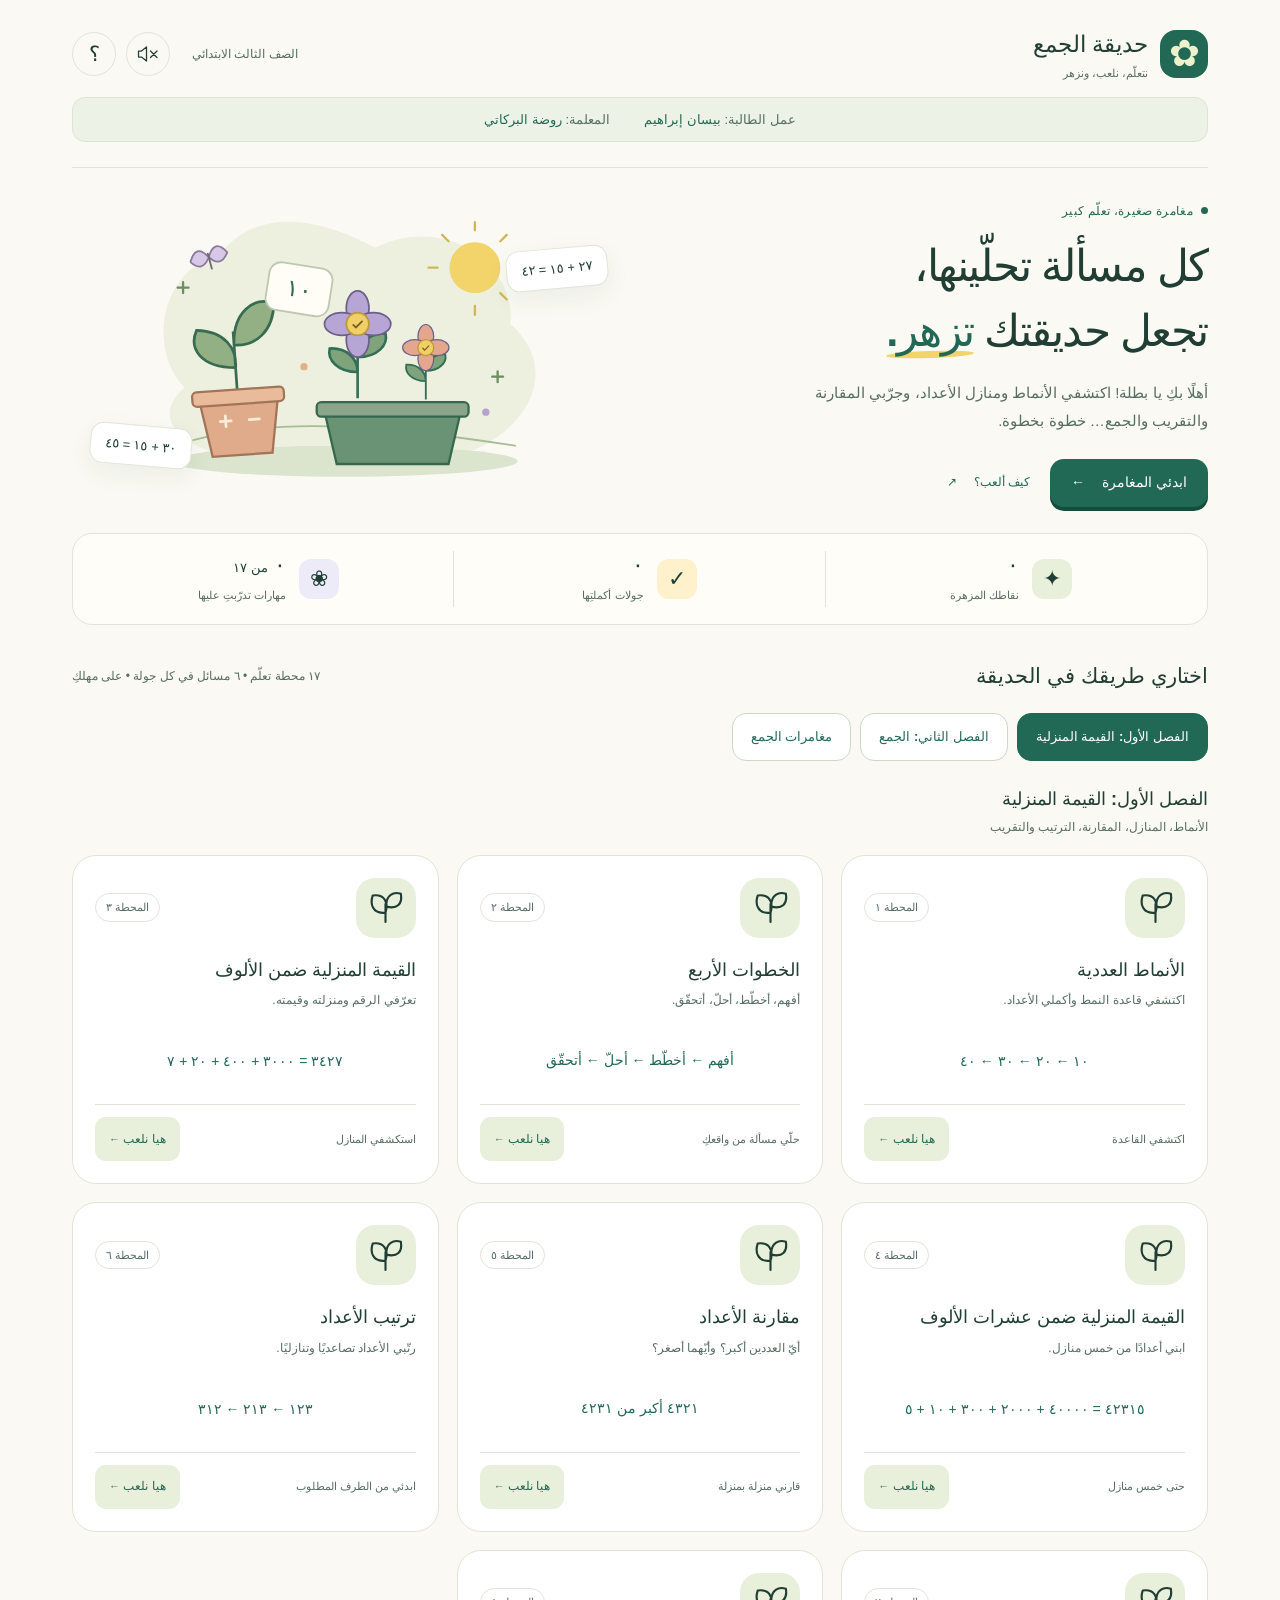
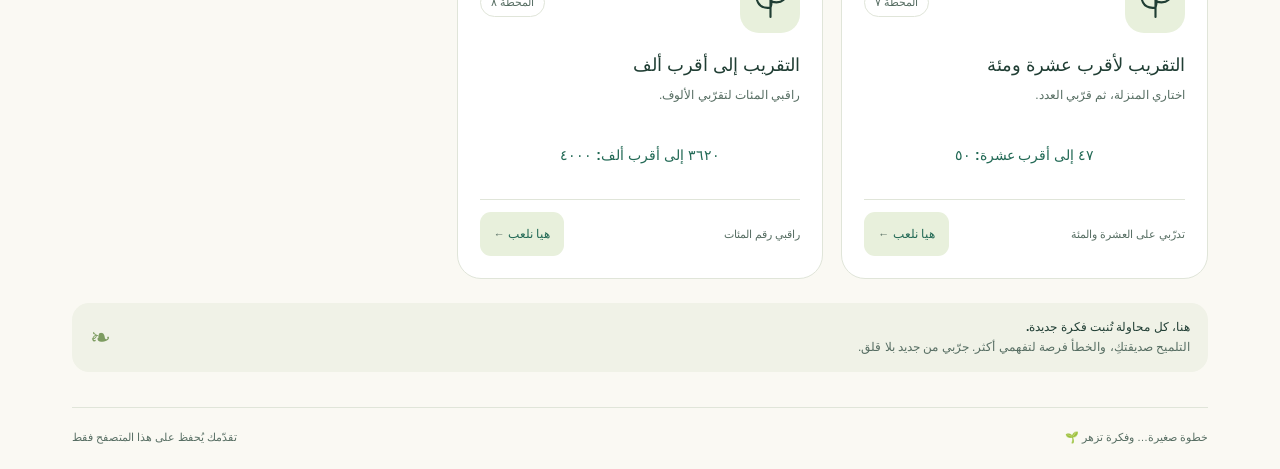
==== index.html @ 81d01682 "Add Arabic math garden with student and teacher credits" ====
<!doctype html>
<html lang="ar" dir="rtl">
<head>
  <meta charset="UTF-8"><meta name="viewport" content="width=device-width, initial-scale=1, viewport-fit=cover">
  <meta name="theme-color" content="#226955"><meta name="description" content="حديقة الجمع: مغامرة تعليمية تفاعلية لطالبات الصف الثالث الابتدائي في القيمة المنزلية والأنماط والمقارنة والتقريب والجمع والتعويض وإعادة التجميع.">
  <title>حديقة الجمع | نتعلّم، نلعب، ونزهر</title>
  <link rel="icon" href="data:image/svg+xml,%3Csvg xmlns='http://www.w3.org/2000/svg' viewBox='0 0 64 64'%3E%3Crect width='64' height='64' rx='18' fill='%23226955'/%3E%3Cpath d='M32 49V27M32 36Q9 39 15 16Q36 14 32 36M32 29Q54 31 51 9Q30 9 32 29' stroke='%23e5f2c9' stroke-width='4' fill='%23b8d893'/%3E%3C/svg%3E">
  <link rel="stylesheet" href="styles.css"><script type="module" src="app.mjs"></script>
</head>
<body>
  <a class="skip" href="#main">انتقلي إلى اللعبة</a>
  <div class="app-shell">
    <header class="topbar">
      <button class="brand" data-action="home" aria-label="حديقة الجمع، الصفحة الرئيسية"><span class="brand-mark" aria-hidden="true">✿</span><span>حديقة الجمع<small>نتعلّم، نلعب، ونزهر</small></span></button>
      <div class="top-actions"><span class="grade">الصف الثالث الابتدائي</span><button id="sound" class="icon-button" data-action="sound" aria-label="تشغيل الأصوات" aria-pressed="false"></button><button class="icon-button" data-action="help" aria-label="طريقة اللعب"><span aria-hidden="true">؟</span></button></div>
      <div class="site-credits" aria-label="عمل الطالبة والمعلمة"><span>عمل الطالبة: <strong>بيسان إبراهيم</strong></span><span>المعلمة: <strong>روضة البركاتي</strong></span></div>
    </header>
    <main id="main" tabindex="-1"></main>
    <footer><span>خطوة صغيرة… وفكرة تزهر 🌱</span><span>تقدّمك يُحفظ على هذا المتصفح فقط</span></footer>
  </div>
  <dialog id="help-dialog" aria-labelledby="help-title"><div class="dialog-inner"><span class="eyebrow">لنتعلّم معًا</span><h2 id="help-title">كيف تنمو حديقتك؟</h2><ol class="help-list"><li>اختاري مهارة، واقرئي بطاقتها القصيرة.</li><li>أجيبي عن ٦ مسائل. في الدروس المركّبة نحلّ كل مسألة بخطوات.</li><li>الإجابة الصحيحة تمنحك ١٠ نقاط، أو ٥ بعد التلميح أو إعادة المحاولة.</li><li>اقرئي التفسير ثم اضغطي «الخطوة التالية». لا يوجد مؤقّت أو خسارة للمحاولات.</li></ol><p class="soft-note">لا تحتاج اللعبة إلى اسم الطالبة. يُحفظ إنجاز الجولات المكتملة في هذا المتصفح. ويمكنك حذف التقدّم من الحديقة.</p><button class="primary wide" data-action="close-help">فهمت، لنلعب! <span aria-hidden="true">←</span></button></div></dialog>
  <dialog id="confirm-dialog" aria-labelledby="confirm-title"><div class="dialog-inner"><h2 id="confirm-title"></h2><p id="confirm-text"></p><div class="dialog-actions"><button class="primary" data-action="confirm">نعم، أكملي</button><button class="secondary" data-action="cancel">إلغاء</button></div></div></dialog>
  <div id="announcer" class="sr-only" role="status" aria-live="polite" aria-atomic="true"></div>
</body>
</html>
---- styles.css ----
:root{--ink:#203e34;--muted:#576e63;--green:#226955;--deep:#174d3e;--mint:#e8f0dc;--cream:#faf9f3;--line:#e0e5d9;--peach:#fbe8d5;--lilac:#eeebf9;--white:#fff;--yellow:#f2d46b;--red:#a5412c;--radius:26px;color-scheme:light;font-family:Tahoma,"Arial",sans-serif;font-synthesis:none}*{box-sizing:border-box}body{margin:0;background:var(--cream);color:var(--ink);line-height:1.7;font-size:16px}button,a,input{-webkit-tap-highlight-color:transparent}button{font:inherit;cursor:pointer;touch-action:manipulation}button:disabled{cursor:default}button:focus-visible,a:focus-visible,summary:focus-visible{outline:3px solid #a16e09;outline-offset:4px}button{color:inherit}.app-shell{max-width:1216px;margin:auto;padding:0 40px}.topbar{display:flex;align-items:center;justify-content:space-between;padding:25px 0;border-bottom:1px solid var(--line);gap:16px}.brand{border:0;background:none;display:flex;align-items:center;gap:12px;text-align:right;font-weight:700;font-size:23px;padding:0}.brand-mark{display:grid;place-items:center;width:48px;height:48px;border-radius:16px;background:var(--green);color:#edf2cd;font-size:37px;line-height:1}.brand small{display:block;font-size:11px;font-weight:400;color:var(--muted);margin-top:0}.top-actions{display:flex;align-items:center;gap:10px}.grade{font-size:12px;color:var(--muted);margin-left:12px}.icon-button{width:44px;height:44px;display:grid;place-items:center;background:transparent;border:1px solid var(--line);border-radius:50%;font-size:21px}.icon-button:hover{background:var(--mint)}svg{max-width:100%}.icon{width:24px;height:24px;display:block}.hero{display:grid;grid-template-columns:1.04fr 1fr;align-items:center;gap:30px;min-height:365px;padding:28px 0 22px}.eyebrow{font-size:12px;letter-spacing:.3px;color:var(--green);font-weight:bold;display:flex;align-items:center;gap:8px}.eyebrow:before{content:'';width:7px;height:7px;background:var(--green);border-radius:50%}h1{font-size:clamp(32px,3.4vw,47px);line-height:1.5;letter-spacing:-1.5px;margin:13px 0 14px}h1 em{font-style:normal;color:var(--green);position:relative}h1 em:after{content:'';height:7px;background:var(--yellow);position:absolute;bottom:-3px;left:0;right:0;border-radius:100%;transform:rotate(-2deg);z-index:-1}.hero-copy{position:relative;z-index:1}.hero-copy p{color:var(--muted);font-size:15px;max-width:440px;line-height:1.9;margin:0 0 23px}.primary,.secondary,.text-button{min-height:48px;border-radius:14px;padding:12px 21px;font-size:14px;font-weight:bold;display:inline-flex;align-items:center;justify-content:center;gap:17px;border:0}.primary{background:var(--green);color:white;box-shadow:0 4px 0 #154d3c}.primary:hover{background:var(--deep)}.primary:active{transform:translateY(2px);box-shadow:0 2px 0 #154d3c}.secondary{background:white;border:1px solid var(--line)}.secondary:hover{background:var(--mint)}.text-button{background:none;color:var(--green);padding:8px 10px;box-shadow:none;font-size:12px}.hero-actions{display:flex;align-items:center;flex-wrap:wrap;gap:10px}.garden-picture{width:100%;height:300px;position:relative}.garden-picture>svg{width:100%;height:100%}.floating-tag{position:absolute;background:white;border:1px solid var(--line);border-radius:13px;box-shadow:0 9px 24px #254b3410;padding:8px 14px;font-size:13px;direction:ltr;font-weight:bold;transform:rotate(-5deg)}.tag-one{top:44px;right:6px}.tag-two{bottom:38px;left:18px;transform:rotate(5deg)}.stats-strip{display:grid;grid-template-columns:repeat(3,1fr);border:1px solid var(--line);border-radius:20px;background:#fffdf7;padding:17px 10px;margin-bottom:33px}.stat{display:flex;align-items:center;justify-content:center;gap:13px}.stat+.stat{border-right:1px solid var(--line)}.stat-symbol{width:40px;height:40px;border-radius:12px;background:var(--mint);display:grid;place-items:center;font-size:22px}.stat:nth-child(2) .stat-symbol{background:#fff1cb}.stat:nth-child(3) .stat-symbol{background:var(--lilac)}.stat strong{font-size:22px;line-height:1.3;display:block}.stat small{font-size:11px;color:var(--muted)}.section-heading{display:flex;align-items:center;justify-content:space-between;gap:12px;margin-bottom:17px}.section-heading h2{font-size:21px;margin:0}.section-heading p{margin:0;font-size:12px;color:var(--muted)}.path-cards{display:grid;grid-template-columns:repeat(3,1fr);gap:18px}.path-card{background:var(--white);border:1px solid var(--line);border-radius:24px;padding:22px;display:flex;flex-direction:column;position:relative;transition:transform .2s,border-color .2s}.path-card:hover{transform:translateY(-4px);border-color:#95b19a}.card-top{display:flex;justify-content:space-between;align-items:center}.card-art{width:60px;height:60px;display:grid;place-items:center;border-radius:19px;background:var(--mint)}.card-art svg{width:41px;height:41px}.peach .card-art{background:var(--peach)}.lilac .card-art{background:var(--lilac)}.level{font-size:11px;color:var(--muted);border:1px solid var(--line);border-radius:30px;padding:4px 10px}.path-card h3{font-size:20px;margin:17px 0 4px}.path-card p{font-size:12px;margin:0;color:var(--muted);min-height:42px}.card-equation{direction:ltr;text-align:center;font-size:25px;font-weight:bold;padding:15px 0 13px;color:var(--green)}.peach .card-equation{color:#9c5724}.lilac .card-equation{color:#6e5799}.card-bottom{display:flex;align-items:center;justify-content:space-between;border-top:1px solid var(--line);padding-top:12px;gap:10px}.card-bottom span{font-size:11px;color:var(--muted)}.card-start{border:0;background:var(--mint);border-radius:11px;font-size:12px;font-weight:bold;padding:10px 14px;min-height:44px;color:var(--green)}.peach .card-start{background:var(--peach);color:#8e4a1c}.lilac .card-start{background:var(--lilac);color:#63498d}.bottom-note{display:flex;justify-content:space-between;align-items:center;margin-top:24px;gap:16px;background:#f0f2e7;border-radius:17px;padding:13px 18px;font-size:12px}.bottom-note strong{font-size:12px}.bottom-note p{margin:0;color:var(--muted)}footer{display:flex;align-items:center;justify-content:space-between;border-top:1px solid var(--line);margin-top:35px;padding:20px 0 22px;font-size:11px;color:var(--muted);gap:10px}.round-top{display:flex;align-items:center;justify-content:space-between;padding:26px 0 18px;gap:12px}.round-top h1{font-size:25px;letter-spacing:0;margin:0}.round-top p{font-size:12px;color:var(--muted);margin:2px 0 0}.back{min-height:44px;border:0;background:transparent;color:var(--muted);font-size:12px;padding:10px 0;display:flex;align-items:center;gap:8px}.game-layout{display:grid;grid-template-columns:minmax(0,1fr) 290px;gap:24px;align-items:start}.question-card{padding:27px 32px;border:1px solid var(--line);background:white;border-radius:var(--radius);min-width:0}.q-meta{display:flex;justify-content:space-between;align-items:center;gap:12px;font-size:11px;color:var(--muted)}.score-chip{display:flex;gap:6px;align-items:center;border-radius:30px;background:#fff4ce;padding:6px 12px;color:#725312;font-weight:bold;font-size:13px}.progress-track{height:7px;background:#ebeee5;border-radius:8px;margin:14px 0 23px;overflow:hidden}.progress-fill{height:100%;background:var(--green);border-radius:8px;transition:width .5s}.q-context{font-size:12px;color:var(--muted);text-align:center;margin:0}.big-equation{direction:ltr;text-align:center;font-size:clamp(32px,5vw,49px);font-weight:bold;letter-spacing:2px;line-height:1.6;margin:13px 0 8px;unicode-bidi:isolate}.big-equation .unknown{color:var(--green);display:inline-flex;align-items:center;justify-content:center;border-radius:12px;background:var(--mint);min-width:65px;padding:0 6px}.step-dots{display:flex;justify-content:center;gap:7px;margin:12px 0 20px}.step-dot{width:23px;height:5px;border-radius:9px;background:#e6e8df}.step-dot.done{background:var(--green)}.question-title{font-size:18px;line-height:1.9;text-align:center;margin:16px 0}.options{display:grid;grid-template-columns:repeat(2,minmax(0,1fr));gap:12px;direction:rtl}.answer{min-height:66px;background:#fafbf7;border:2px solid #e4e9dd;border-radius:17px;font-size:27px;font-weight:bold;color:var(--ink);transition:background .15s,transform .15s}.answer:hover:not(:disabled){border-color:var(--green);background:var(--mint);transform:translateY(-2px)}.answer.right{background:#e4f2dc;border-color:#438350;color:#24562b}.answer.wrong{background:#fff0e8;border-color:#bc6544;color:#963b25}.answer:disabled:not(.right):not(.wrong){opacity:.5}.question-tools{display:flex;align-items:center;justify-content:center;margin-top:17px}.hint-button{border:0;background:transparent;color:#6f5a27;min-height:44px;padding:8px 15px;font-size:13px}.hint-box{border-radius:13px;background:#fff7dc;padding:12px 15px;font-size:13px;line-height:1.9;margin-top:13px;color:#6d5621}.feedback{border-radius:16px;padding:15px 18px;margin-top:18px;background:#edf5e5;border:1px solid #c6dfb8}.feedback.error{background:#fff3eb;border-color:#f0d1be}.feedback h3{font-size:15px;margin:0 0 5px}.feedback p{font-size:13px;margin:0;line-height:1.9}.feedback .primary{width:100%;margin-top:14px}.feedback:focus{outline:0}.side-panel{border-radius:24px;padding:23px;background:#edf1e5;border:1px solid #dfe5d6}.side-panel h2{font-size:16px;margin:0 0 8px}.side-panel p{font-size:12px;color:var(--muted);line-height:1.9;margin:0}.mini-garden{height:125px;display:grid;place-items:center;margin:8px 0 14px}.mini-garden svg{height:125px;width:180px}.seeds{display:flex;justify-content:center;gap:7px;padding:12px 0}.seed-progress{height:29px;width:29px;display:grid;place-items:center;background:#f8faf4;border:1px solid #d6dec9;border-radius:50%;font-size:13px;color:var(--muted)}.seed-progress.complete{background:var(--green);color:white;border-color:var(--green)}.seed-progress.current{border:2px solid var(--green);color:var(--green);font-weight:bold}.side-divider{border-top:1px solid #d5decb;margin:18px 0}.tip-label{font-size:11px;color:var(--green);font-weight:bold;margin-bottom:8px}.place-board{direction:ltr;display:grid;grid-template-columns:repeat(4,1fr);max-width:310px;margin:14px auto;gap:3px;text-align:center;background:#f5f6ef;padding:10px 12px;border-radius:15px}.place-board span{font-size:25px;line-height:1.5;min-height:28px;display:grid;place-items:center}.place-board .place-label{font-size:10px;color:var(--muted);white-space:nowrap}.place-board .carry{font-size:15px;color:#946217;font-weight:bold;background:#fff1c6;border-radius:5px}.place-board .line{border-top:2px solid #a8b7a2;padding-top:3px;font-weight:bold;color:var(--green)}.place-board .empty{background:transparent;color:transparent}.compensation-visual{direction:ltr;display:flex;align-items:center;justify-content:center;gap:12px;margin:18px 0}.number-basket{background:var(--peach);border-radius:15px;padding:8px 17px;text-align:center;font-size:30px;font-weight:bold;min-width:83px;line-height:1.5}.number-basket small{display:block;font-size:11px;font-weight:normal;color:#83502c;min-height:17px}.transfer-arrow{font-size:23px;color:#945b29}.transfer-arrow small{display:block;text-align:center;font-size:13px;font-weight:bold}.place-chips{display:flex;justify-content:center;gap:6px;direction:ltr;margin:15px 0}.place-chip{font-size:12px;background:#eff4e8;border-radius:10px;padding:6px 10px;color:var(--green)}.lesson-banner{background:#fff8e0;border:1px solid #e9dcaf;padding:16px 20px;border-radius:17px;font-size:13px;margin-bottom:20px;line-height:1.9}.lesson-banner strong{color:#765a16}.lesson-banner p{margin:4px 0 0}.lesson-banner .math-line{font-size:20px;font-weight:bold;text-align:center;margin:9px 0 3px;direction:ltr;unicode-bidi:isolate}.lesson-banner summary{cursor:pointer;font-size:13px;font-weight:bold;min-height:36px;display:list-item}.result{max-width:760px;margin:30px auto;text-align:center;padding:30px;background:white;border:1px solid var(--line);border-radius:28px}.result h1{font-size:32px;letter-spacing:0;margin:5px 0 10px}.result>p{font-size:14px;color:var(--muted);max-width:490px;margin:8px auto 20px}.result-art{height:150px}.result-art svg{height:100%;width:230px}.result-stats{display:grid;grid-template-columns:repeat(3,1fr);margin:20px 0;background:#f3f5ed;border-radius:17px;padding:17px 0}.result-stats strong{display:block;font-size:26px;color:var(--green)}.result-stats span{font-size:11px;color:var(--muted)}.result-actions{display:flex;justify-content:center;flex-wrap:wrap;gap:13px;margin-top:23px}.result-note{font-size:12px!important;line-height:1.9}.result-review{text-align:right;border:1px solid var(--line);border-radius:17px;padding:14px 18px;margin:20px 0}.result-review h2{font-size:15px;margin:0 0 8px}.review-row{display:flex;justify-content:space-between;gap:10px;padding:8px 0;border-top:1px solid var(--line);font-size:13px}.review-equation{direction:ltr;font-weight:bold;unicode-bidi:isolate}.review-row span:last-child{color:var(--green);font-size:12px}.wide{width:100%}dialog{border:1px solid var(--line);border-radius:24px;padding:0;color:var(--ink);max-width:520px;width:calc(100% - 32px);max-height:calc(100dvh - 40px);background:var(--cream)}dialog::backdrop{background:#173e3270;backdrop-filter:blur(4px)}.dialog-inner{padding:28px}.dialog-inner h2{font-size:24px;line-height:1.6;margin:12px 0}.dialog-inner p{font-size:14px;color:var(--muted)}.help-list{padding-right:23px;font-size:14px;line-height:1.9}.help-list li{padding-right:4px;margin-bottom:12px}.soft-note{background:var(--mint);padding:14px;border-radius:13px;font-size:12px!important}.dialog-actions{display:flex;gap:12px;flex-wrap:wrap;margin-top:20px}.sr-only,.skip{position:absolute;width:1px;height:1px;overflow:hidden;clip:rect(0,0,0,0);white-space:nowrap}.skip:focus{position:fixed;top:10px;right:10px;z-index:10;width:auto;height:auto;clip:auto;background:white;padding:10px 20px;border-radius:10px}.celebrate{animation:bloom .6s ease-out}.local-warning{padding:9px;font-size:11px;text-align:center;background:#fff1cd;border-radius:12px;margin-bottom:12px}@keyframes bloom{0%{transform:scale(.9);opacity:.4}70%{transform:scale(1.04)}100%{transform:scale(1);opacity:1}}@media(min-width:1400px){.hero{min-height:390px}.garden-picture{height:330px}}@media(max-width:900px){.app-shell{padding:0 25px}.hero{gap:5px}.hero-copy h1{font-size:35px}.garden-picture{height:270px}.path-cards{gap:12px}.path-card{padding:17px}.game-layout{grid-template-columns:minmax(0,1fr) 230px;gap:16px}.side-panel{padding:18px}.question-card{padding:24px}.grade{display:none}}@media(max-width:680px){.app-shell{padding:0 18px}.topbar{padding:18px 0}.brand{font-size:19px;gap:9px}.brand small{font-size:10px}.brand-mark{height:42px;width:42px;font-size:32px;border-radius:14px}.top-actions{gap:7px}.icon-button{width:42px;height:42px}.hero{grid-template-columns:1fr;gap:0;padding:28px 0 17px;min-height:0}.hero-copy h1{font-size:35px;margin-top:11px;letter-spacing:-1px}.hero-copy p{font-size:14px;margin-bottom:19px;max-width:none}.hero-actions .primary{flex:1}.garden-picture{height:220px;max-width:430px;margin:7px auto 0}.tag-one{top:38px;right:10px}.tag-two{bottom:25px;left:12px}.floating-tag{font-size:12px;padding:6px 11px}.stats-strip{margin-bottom:25px;padding:15px 2px;border-radius:17px}.stat{gap:6px;flex-direction:column;text-align:center}.stat-symbol{width:32px;height:32px;font-size:18px;border-radius:10px}.stat strong{font-size:20px;display:inline;margin-left:4px}.stat small{font-size:10px;display:block}.section-heading{align-items:start;flex-direction:column;gap:3px;margin-bottom:15px}.section-heading h2{font-size:20px}.path-cards{grid-template-columns:1fr;gap:13px}.path-card{padding:18px 20px;display:grid;grid-template-columns:1fr 110px;column-gap:12px}.card-top{grid-column:1/-1}.card-art{height:45px;width:45px;border-radius:14px}.card-art svg{height:32px;width:32px}.path-card h3{grid-column:1;margin:10px 0 3px;font-size:20px}.path-card p{grid-column:1;min-height:0;font-size:12px}.card-equation{grid-column:2;grid-row:2/4;display:grid;place-items:center;font-size:23px;padding:6px 0}.card-bottom{grid-column:1/-1;margin-top:14px;padding-top:11px}.card-start{min-height:46px;padding:10px 18px}.bottom-note{margin-top:19px;align-items:start;padding:14px;font-size:11px}.bottom-note p{margin-top:4px}.bottom-note .text-button{flex-shrink:0;font-size:10px;padding:8px 3px}footer{font-size:10px;margin-top:24px;flex-direction:column;align-items:center;padding:17px 0;gap:3px}.round-top{padding:22px 0 15px;align-items:start}.round-top h1{font-size:22px}.round-top p{font-size:11px}.back{font-size:11px;flex-shrink:0}.game-layout{display:flex;flex-direction:column;gap:16px}.question-card{padding:19px 17px;width:100%;border-radius:22px}.side-panel{width:100%;padding:17px}.side-panel .mini-garden{display:none}.side-panel .side-divider{margin:12px 0}.side-panel .seeds{padding:5px 0 12px}.side-panel h2{font-size:14px}.lesson-banner{padding:13px 15px;font-size:12px;margin-bottom:15px}.lesson-banner .math-line{font-size:18px}.big-equation{font-size:37px;letter-spacing:1px;margin-top:15px}.big-equation .unknown{min-width:50px}.question-title{font-size:16px;margin:14px 0}.answer{min-height:64px;font-size:27px}.options{gap:11px}.feedback{padding:14px}.feedback p{font-size:12px}.result{padding:23px 17px;margin:22px auto;border-radius:23px}.result h1{font-size:27px}.result>p{font-size:13px}.result-stats strong{font-size:23px}.result-stats span{font-size:10px}.result-actions{flex-direction:column}.result-actions button{width:100%}.dialog-inner{padding:23px}.dialog-inner h2{font-size:22px}}@media(max-width:360px){.app-shell{padding:0 12px}.brand{font-size:17px}.hero-copy h1{font-size:31px}.hero-actions{gap:7px}.hero-actions .text-button{font-size:11px}.path-card{grid-template-columns:1fr 90px;padding:17px}.card-equation{font-size:21px}.big-equation{font-size:32px}.q-meta{gap:6px}.score-chip{font-size:12px;padding:5px 8px}}@media(prefers-reduced-motion:reduce){*,*:before,*:after{animation:none!important;transition:none!important;scroll-behavior:auto!important}}
/* Arabic math: operands are read first at the right, then the result at the left. */
.math-expression{display:inline-flex;flex-direction:row;direction:rtl;unicode-bidi:isolate;align-items:center;justify-content:center;gap:.28em;vertical-align:middle;flex-wrap:wrap;max-width:100%}.math-number{direction:ltr;unicode-bidi:isolate}.math-symbol{direction:ltr;unicode-bidi:isolate;font-weight:normal}.big-equation,.card-equation,.floating-tag,.math-line,.review-equation{direction:rtl;letter-spacing:0}.big-equation .math-expression{gap:.22em}.compensation-visual{direction:rtl}.number-basket{direction:rtl}.number-basket>bdi{direction:ltr;unicode-bidi:isolate}.review-equation{max-width:82%;text-align:right;overflow-wrap:anywhere}.lesson-tabs{display:flex;gap:9px;flex-wrap:wrap;margin:19px 0 23px}.lesson-tab{border:1px solid #cdd8c6;min-height:48px;border-radius:14px;background:#fff;font-size:13px;padding:11px 18px;color:var(--green);font-weight:bold}.lesson-tab:hover{background:var(--mint)}.lesson-tab.selected{background:var(--green);color:white;border-color:var(--green)}.chapter-heading{margin:0 0 17px}.chapter-heading h3{font-size:18px;margin:0 0 3px}.chapter-heading p{font-size:12px;color:var(--muted);margin:0}.lesson-example{font-size:14px;line-height:1.9;min-height:72px;white-space:normal;overflow-wrap:anywhere}.lesson-card h3{font-size:18px;line-height:1.75}.lesson-card .card-bottom{margin-top:auto}.word-options{grid-template-columns:1fr}.answer.text-answer{font-size:16px;padding:13px 10px;line-height:1.9;overflow-wrap:anywhere}.answer.text-answer .math-expression{gap:.25em}.big-number{text-align:center;font-size:45px;font-weight:bold;color:var(--green);margin:14px 0 4px}.display-caption{text-align:center;font-size:12px;color:var(--muted);margin:0 0 15px}.pattern-display{text-align:center;font-size:25px;font-weight:bold;margin:25px 0;line-height:1.8}.pattern-display .math-expression{gap:.22em}.comparison-visual{display:flex;direction:rtl;justify-content:center;gap:16px;margin:20px 0}.comparison-visual .number-basket{background:var(--mint);min-width:110px;font-size:31px}.comparison-visual small{color:var(--green)}.number-collection{display:flex;flex-wrap:wrap;justify-content:center;direction:rtl;gap:10px;margin:22px 0}.number-collection bdi{background:var(--mint);font-size:23px;padding:7px 12px;border-radius:12px}.story-card{background:#f0f4e8;border:1px solid #d5dfca;border-radius:17px;padding:16px 20px;font-size:16px;line-height:2;margin:16px 0}.learning-path{display:flex;gap:6px;justify-content:center;flex-wrap:wrap;margin:16px 0}.learning-path span{border-radius:9px;font-size:11px;background:#f3f5ee;padding:5px 10px;color:var(--muted)}.learning-path .current{background:var(--green);color:white}.learning-path .complete{background:var(--mint);color:var(--green)}.explore-places{display:flex;direction:rtl;justify-content:center;gap:4px;flex-wrap:wrap;margin:20px 0}.explore-cell{flex:1 0 42px;max-width:76px;background:#f4f6ee;border:1px solid var(--line);border-radius:10px;text-align:center;padding:7px 3px}.explore-cell small{display:block;font-size:9px;min-height:28px;color:var(--muted);line-height:1.5}.explore-cell bdi{display:block;font-size:25px;font-weight:bold;direction:ltr}.explore-cell.target{border-color:#90ae7a;background:var(--mint)}
@media(max-width:680px){.lesson-tabs{display:grid;grid-template-columns:1fr;gap:8px;margin:16px 0 23px}.lesson-tab{text-align:right;font-size:12px;padding:10px 15px}.lesson-card h3,.lesson-card p{grid-column:1/-1}.lesson-example{grid-column:1/-1;grid-row:auto;font-size:14px;padding:12px 0 5px;min-height:0}.lesson-card .card-bottom{margin-top:12px}.pattern-display{font-size:18px}.pattern-display .math-expression{gap:.16em}.big-equation{font-size:32px}.big-number{font-size:40px}.story-card{font-size:14px;padding:13px 15px}.comparison-visual{gap:9px}.comparison-visual .number-basket{min-width:100px;font-size:27px;padding:9px 12px}.number-collection{gap:7px}.number-collection bdi{font-size:20px;padding:5px 10px}.answer.text-answer .math-expression{font-size:14px;gap:.18em}.review-row{flex-direction:column;gap:4px}.review-equation{max-width:100%}.lesson-banner .math-line{font-size:15px}.learning-path{gap:5px}.learning-path span{font-size:10px;padding:5px 8px}}
@media(max-width:360px){.big-equation{font-size:29px}.pattern-display{font-size:16px}.comparison-visual .number-basket{min-width:93px;font-size:24px}.answer.text-answer{font-size:14px}.answer.text-answer .math-expression{font-size:13px}}
.topbar{flex-wrap:wrap;row-gap:14px}.site-credits{flex-basis:100%;display:flex;align-items:center;justify-content:center;flex-wrap:wrap;gap:9px 34px;background:#edf2e7;border:1px solid #dce5d4;border-radius:13px;padding:10px 16px;font-size:13px;line-height:1.8;color:var(--muted)}.site-credits strong{color:var(--green);font-weight:bold}@media(max-width:680px){.site-credits{flex-direction:column;align-items:flex-start;gap:3px;padding:10px 13px;font-size:12px}}
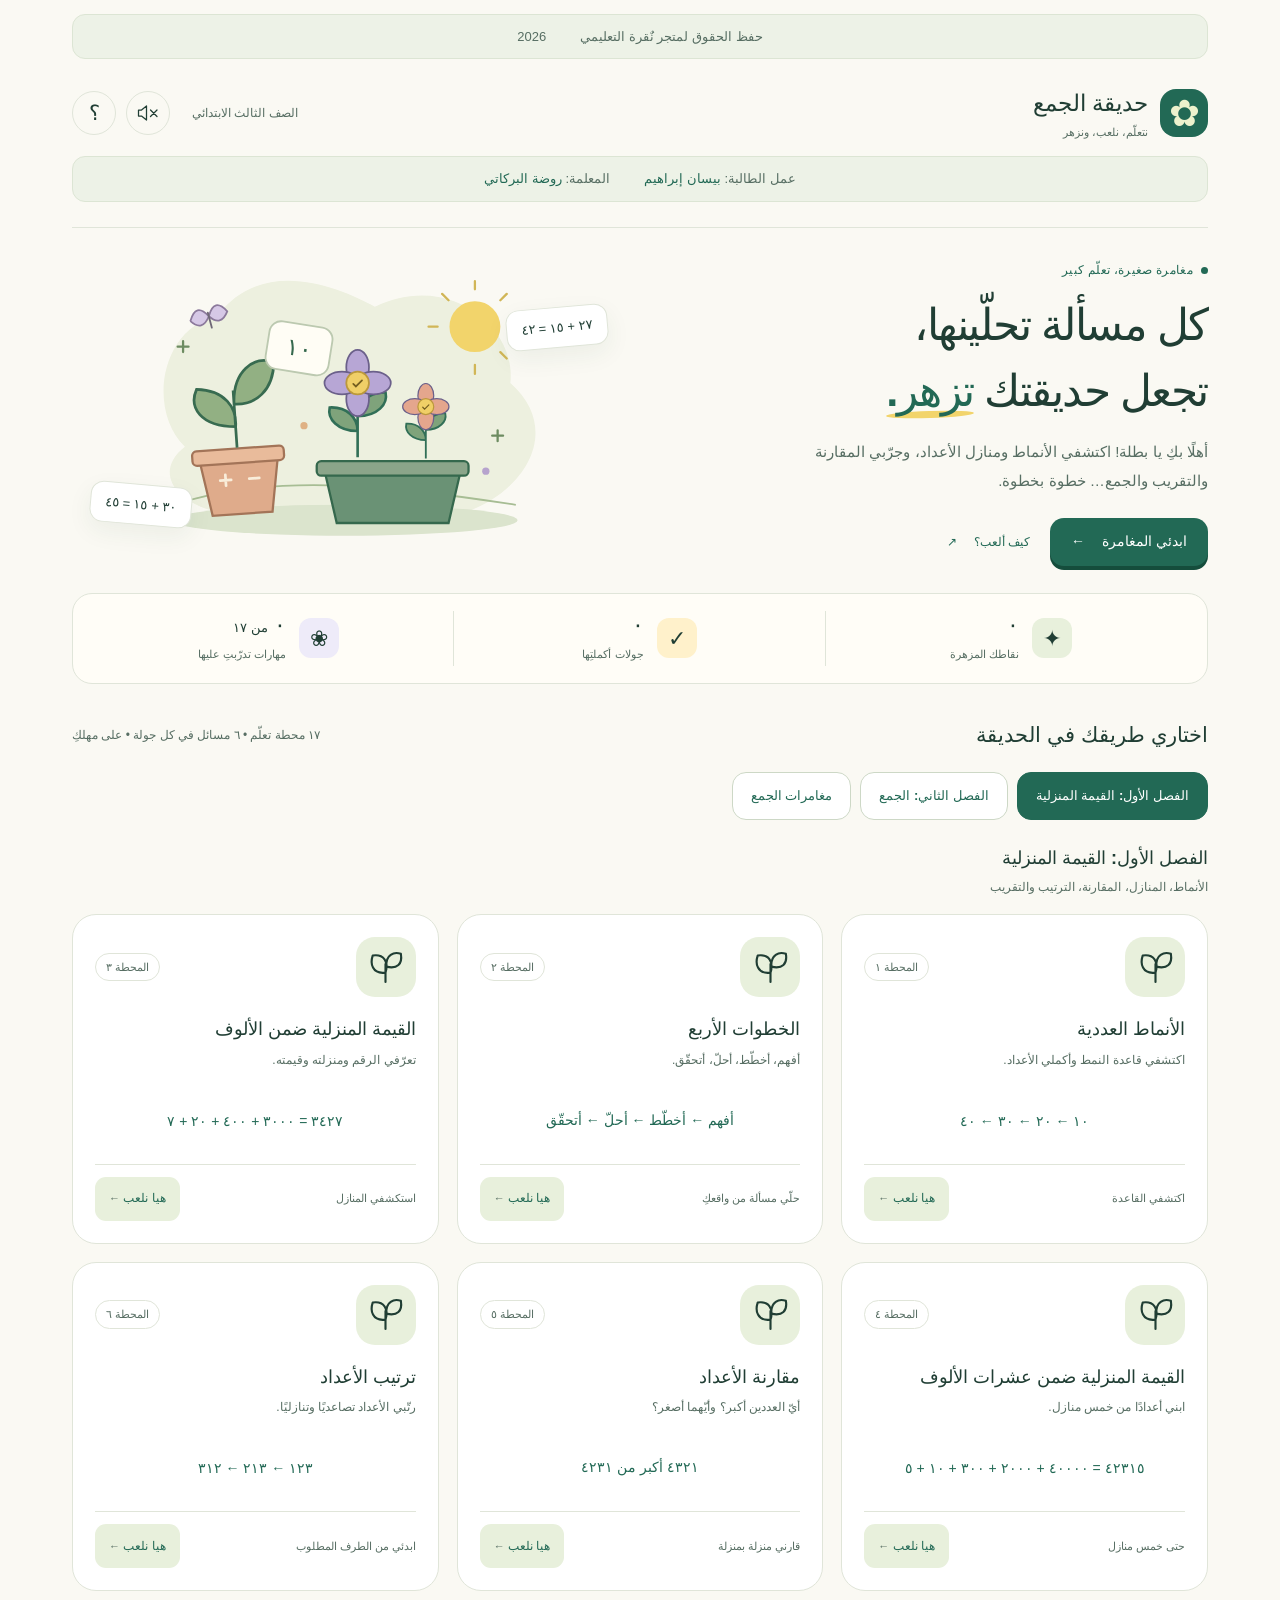
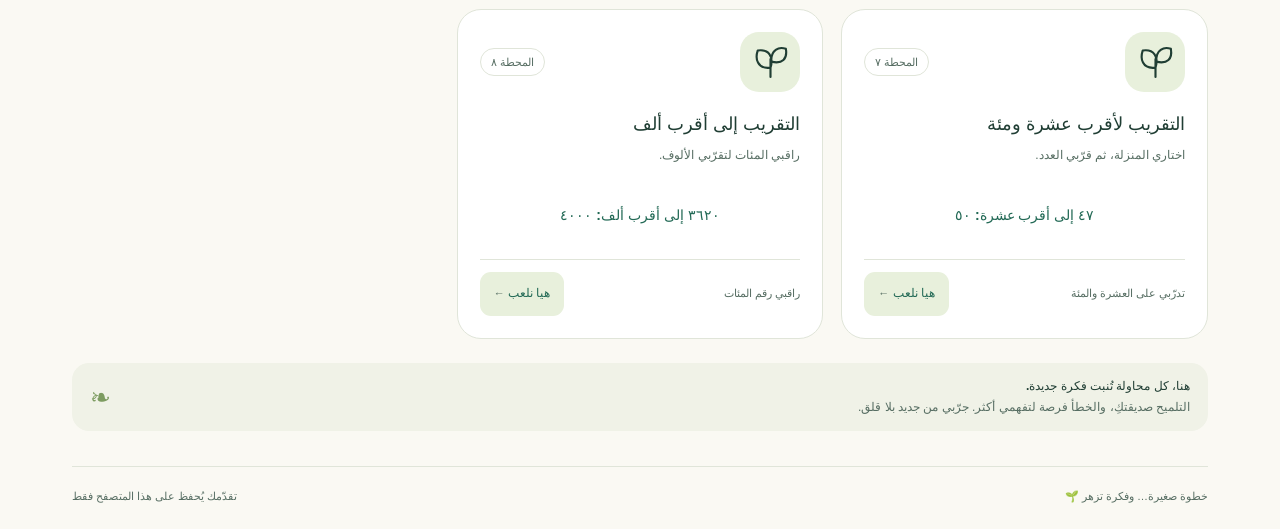
==== commit a2d538b5: "Add Nograh educational store copyright at top of game" ====
--- a/index.html
+++ b/index.html
@@ -10,6 +10,7 @@
 <body>
   <a class="skip" href="#main">انتقلي إلى اللعبة</a>
   <div class="app-shell">
+    <p class="site-credits" style="margin:14px 0 0">حفظ الحقوق لمتجر نٌقرة التعليمي <bdi dir="ltr">2026</bdi></p>
     <header class="topbar">
       <button class="brand" data-action="home" aria-label="حديقة الجمع، الصفحة الرئيسية"><span class="brand-mark" aria-hidden="true">✿</span><span>حديقة الجمع<small>نتعلّم، نلعب، ونزهر</small></span></button>
       <div class="top-actions"><span class="grade">الصف الثالث الابتدائي</span><button id="sound" class="icon-button" data-action="sound" aria-label="تشغيل الأصوات" aria-pressed="false"></button><button class="icon-button" data-action="help" aria-label="طريقة اللعب"><span aria-hidden="true">؟</span></button></div>
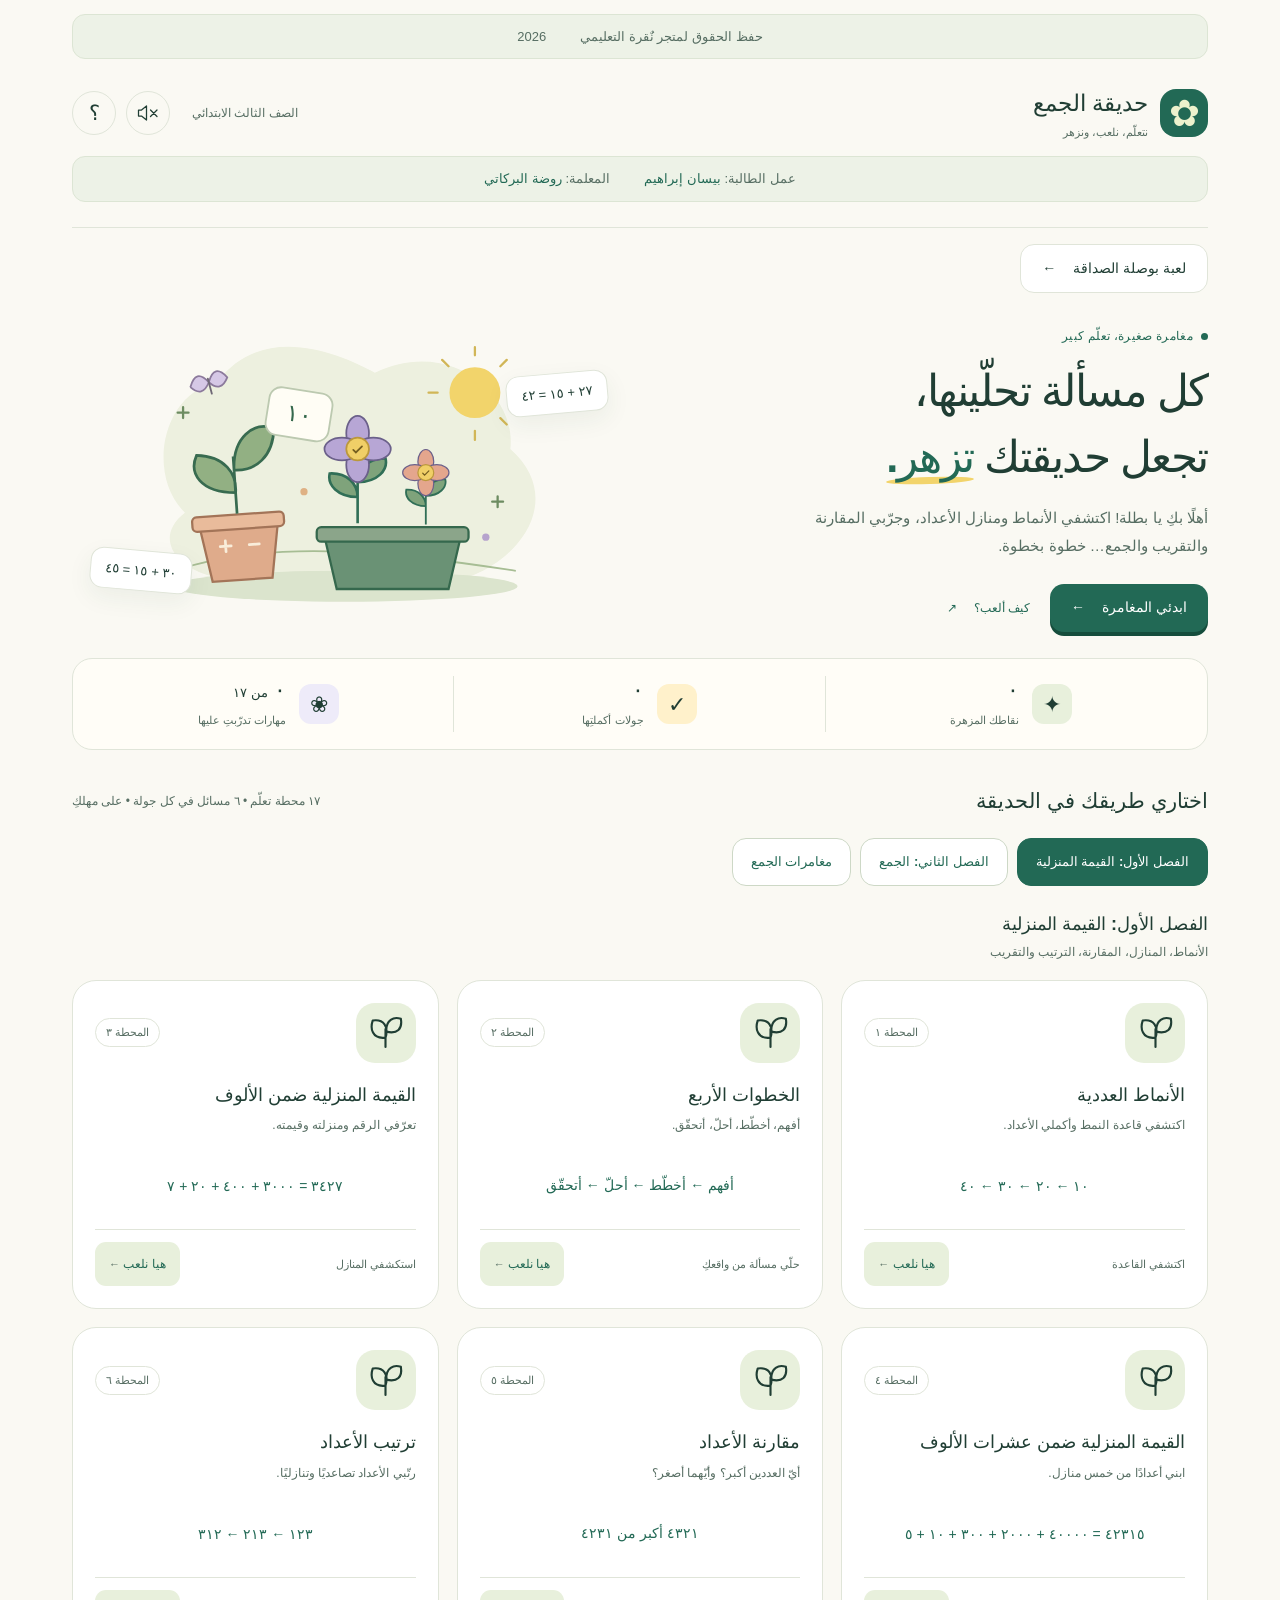
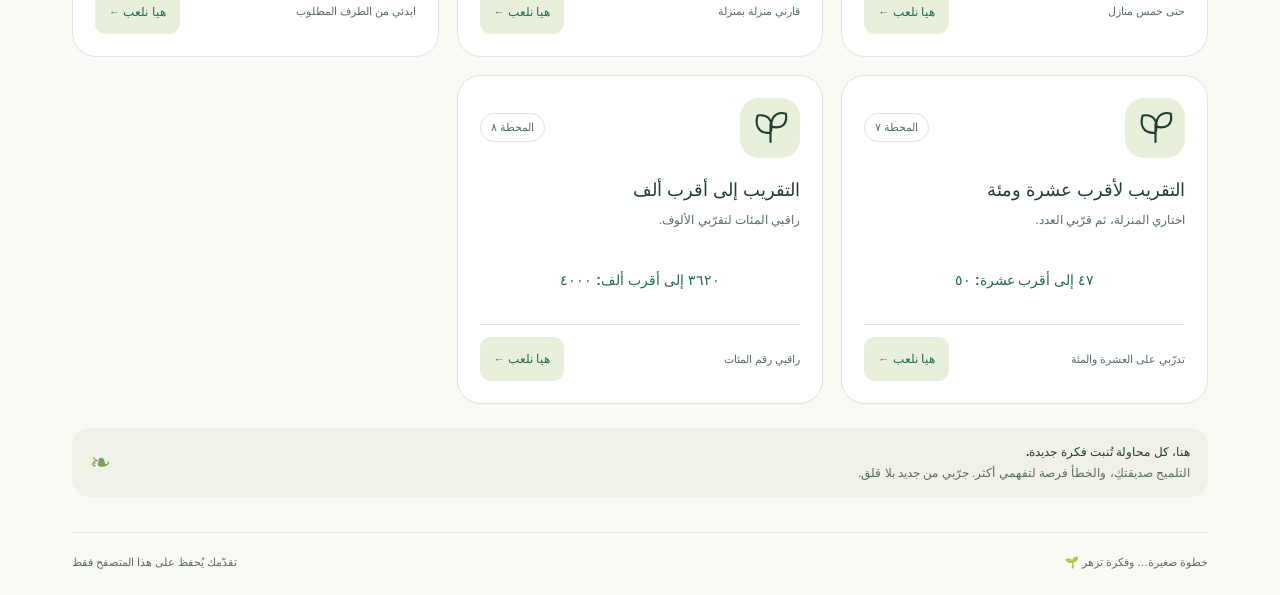
==== commit b2083907: "Add Arabic friendship compass link to homepage" ====
--- a/index.html
+++ b/index.html
@@ -5,7 +5,7 @@
   <meta name="theme-color" content="#226955"><meta name="description" content="حديقة الجمع: مغامرة تعليمية تفاعلية لطالبات الصف الثالث الابتدائي في القيمة المنزلية والأنماط والمقارنة والتقريب والجمع والتعويض وإعادة التجميع.">
   <title>حديقة الجمع | نتعلّم، نلعب، ونزهر</title>
   <link rel="icon" href="data:image/svg+xml,%3Csvg xmlns='http://www.w3.org/2000/svg' viewBox='0 0 64 64'%3E%3Crect width='64' height='64' rx='18' fill='%23226955'/%3E%3Cpath d='M32 49V27M32 36Q9 39 15 16Q36 14 32 36M32 29Q54 31 51 9Q30 9 32 29' stroke='%23e5f2c9' stroke-width='4' fill='%23b8d893'/%3E%3C/svg%3E">
-  <link rel="stylesheet" href="styles.css"><script type="module" src="app.mjs"></script>
+  <link rel="stylesheet" href="styles.css?v=flowers-20261016"><script type="module" src="app.mjs?v=flowers-20261016"></script>
 </head>
 <body>
   <a class="skip" href="#main">انتقلي إلى اللعبة</a>
@@ -16,6 +16,9 @@
       <div class="top-actions"><span class="grade">الصف الثالث الابتدائي</span><button id="sound" class="icon-button" data-action="sound" aria-label="تشغيل الأصوات" aria-pressed="false"></button><button class="icon-button" data-action="help" aria-label="طريقة اللعب"><span aria-hidden="true">؟</span></button></div>
       <div class="site-credits" aria-label="عمل الطالبة والمعلمة"><span>عمل الطالبة: <strong>بيسان إبراهيم</strong></span><span>المعلمة: <strong>روضة البركاتي</strong></span></div>
     </header>
+    <nav class="hero-actions" aria-label="ألعاب نُقرة التعليمية" style="margin-top:16px">
+      <a class="secondary" href="friendship-compass/" style="color:inherit;text-decoration:none">لعبة بوصلة الصداقة <span aria-hidden="true">←</span></a>
+    </nav>
     <main id="main" tabindex="-1"></main>
     <footer><span>خطوة صغيرة… وفكرة تزهر 🌱</span><span>تقدّمك يُحفظ على هذا المتصفح فقط</span></footer>
   </div>
--- a/styles.css
+++ b/styles.css
@@ -4,3 +4,8 @@
 @media(max-width:680px){.lesson-tabs{display:grid;grid-template-columns:1fr;gap:8px;margin:16px 0 23px}.lesson-tab{text-align:right;font-size:12px;padding:10px 15px}.lesson-card h3,.lesson-card p{grid-column:1/-1}.lesson-example{grid-column:1/-1;grid-row:auto;font-size:14px;padding:12px 0 5px;min-height:0}.lesson-card .card-bottom{margin-top:12px}.pattern-display{font-size:18px}.pattern-display .math-expression{gap:.16em}.big-equation{font-size:32px}.big-number{font-size:40px}.story-card{font-size:14px;padding:13px 15px}.comparison-visual{gap:9px}.comparison-visual .number-basket{min-width:100px;font-size:27px;padding:9px 12px}.number-collection{gap:7px}.number-collection bdi{font-size:20px;padding:5px 10px}.answer.text-answer .math-expression{font-size:14px;gap:.18em}.review-row{flex-direction:column;gap:4px}.review-equation{max-width:100%}.lesson-banner .math-line{font-size:15px}.learning-path{gap:5px}.learning-path span{font-size:10px;padding:5px 8px}}
 @media(max-width:360px){.big-equation{font-size:29px}.pattern-display{font-size:16px}.comparison-visual .number-basket{min-width:93px;font-size:24px}.answer.text-answer{font-size:14px}.answer.text-answer .math-expression{font-size:13px}}
 .topbar{flex-wrap:wrap;row-gap:14px}.site-credits{flex-basis:100%;display:flex;align-items:center;justify-content:center;flex-wrap:wrap;gap:9px 34px;background:#edf2e7;border:1px solid #dce5d4;border-radius:13px;padding:10px 16px;font-size:13px;line-height:1.8;color:var(--muted)}.site-credits strong{color:var(--green);font-weight:bold}@media(max-width:680px){.site-credits{flex-direction:column;align-items:flex-start;gap:3px;padding:10px 13px;font-size:12px}}
+
+/* Each completed problem adds one visible flower, including on phones. */
+.mini-garden{height:155px}.mini-garden svg{height:155px;width:240px;max-width:100%}.garden-count{text-align:center;font-weight:bold;color:var(--green)!important}.garden-bloom-new{transform-box:fill-box;transform-origin:center bottom;animation:garden-grow .65s ease-out}@keyframes garden-grow{from{transform:scale(.15);opacity:0}70%{transform:scale(1.12);opacity:1}to{transform:scale(1);opacity:1}}
+@media(max-width:680px){.side-panel{order:-1;display:grid;grid-template-columns:minmax(0,1fr) 150px;align-items:center;column-gap:8px;padding:12px 14px}.side-panel h2,.side-panel>p,.side-panel .seeds{grid-column:1}.side-panel h2{margin:0;font-size:13px}.side-panel>p{font-size:11px}.side-panel .mini-garden{display:grid;grid-column:2;grid-row:1/5;height:110px;margin:0}.side-panel .mini-garden svg{height:110px;width:150px}.side-panel .seeds{gap:4px;justify-content:flex-start;padding:6px 0 0}.side-panel .seed-progress{width:22px;height:22px;font-size:10px}.garden-tips{display:none}.side-panel .garden-count{text-align:right}}
+@media(max-width:360px){.side-panel{grid-template-columns:minmax(0,1fr) 110px;padding:11px}.side-panel .mini-garden svg{width:110px}.side-panel .seed-progress{width:20px;height:20px}.side-panel .seeds{gap:2px}}
